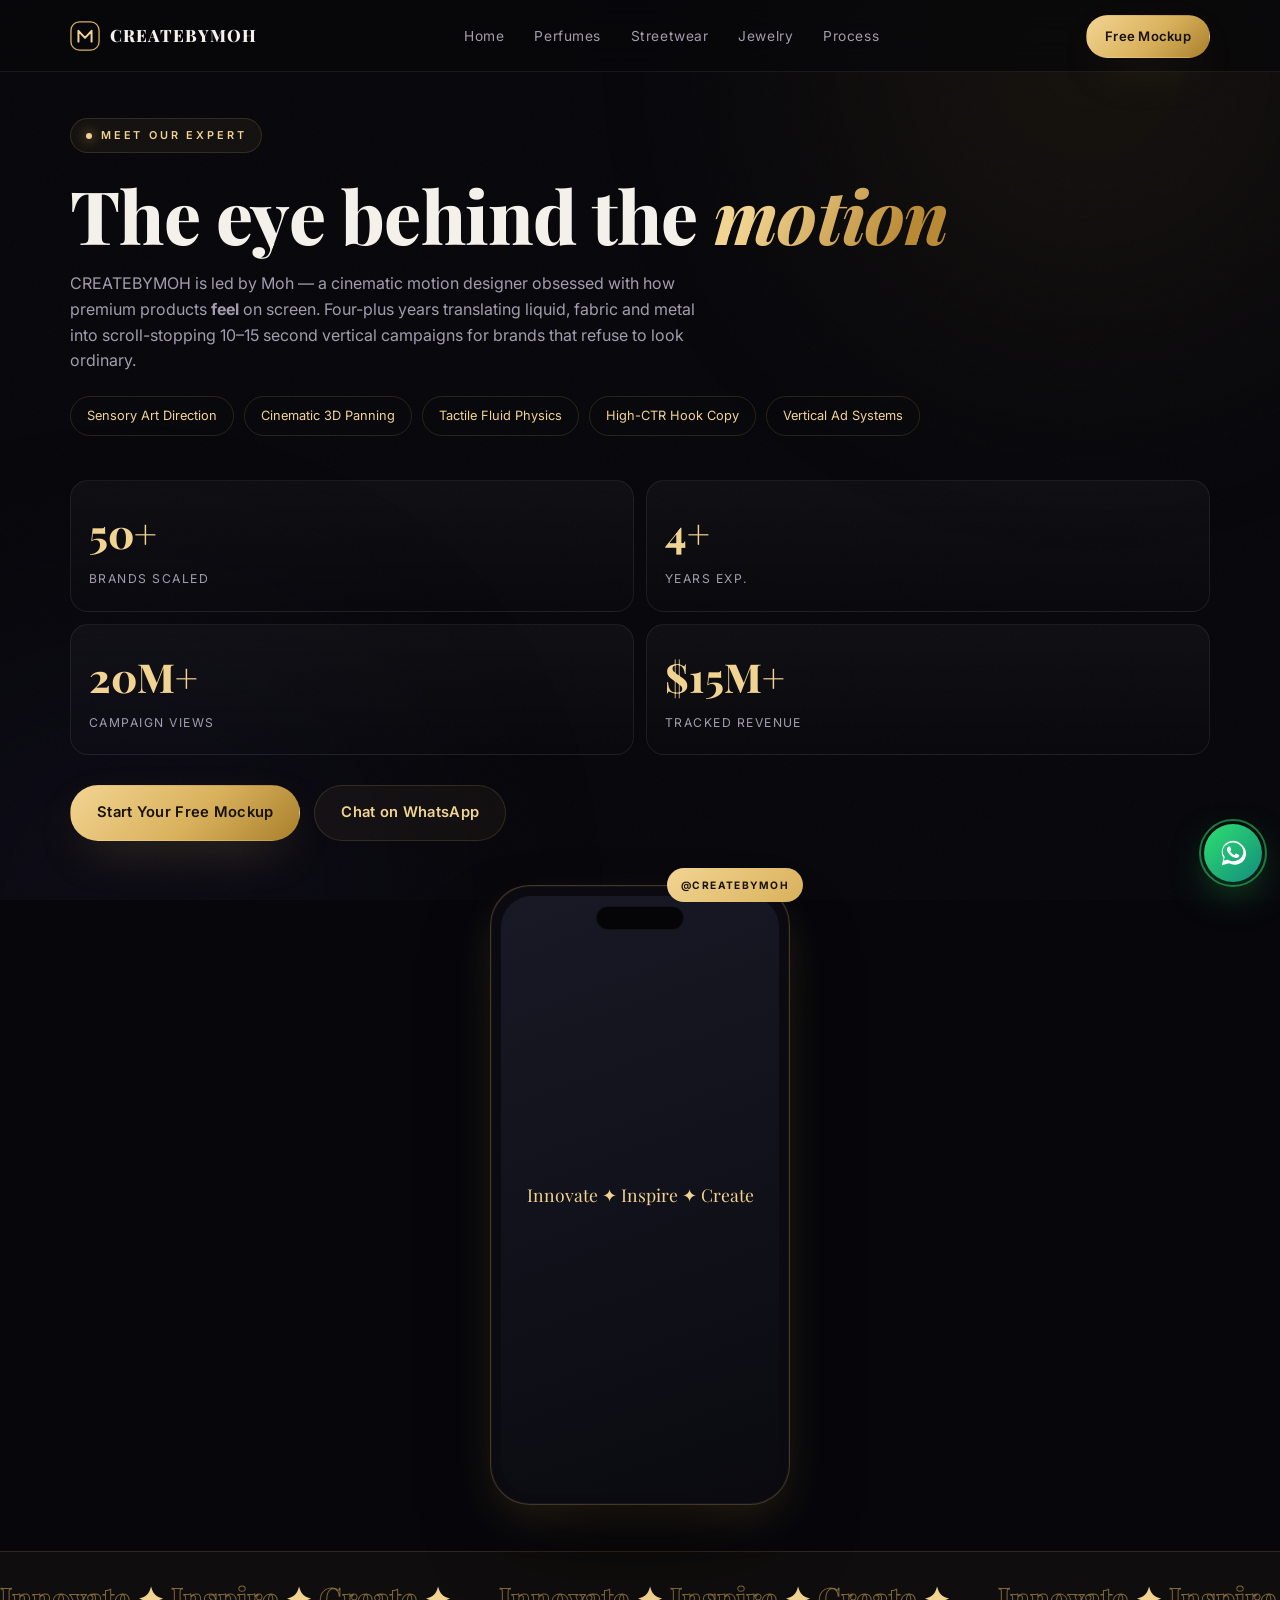
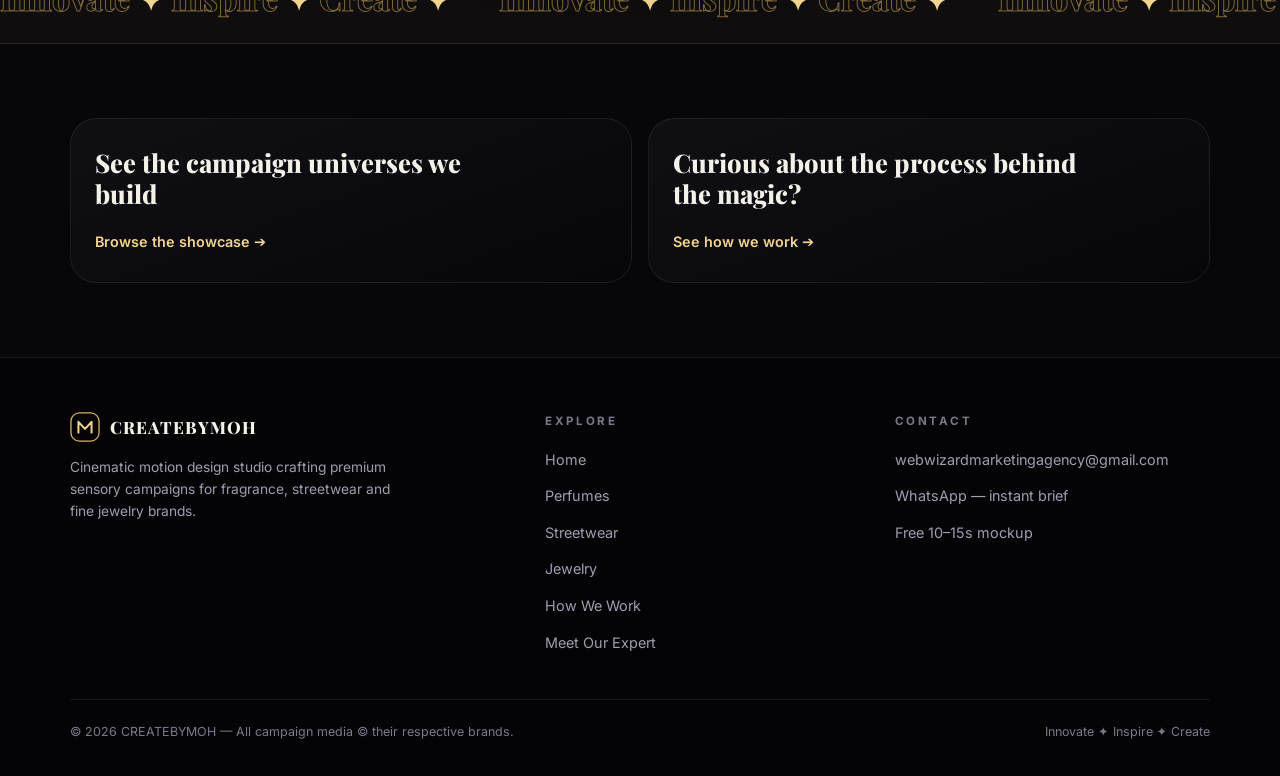
==== about/index.html @ c72e5420 "feat: CREATEBYMOH portfolio site — responsive pages, Drive media pipeline, Netlify config Co-authore" ====
<!DOCTYPE html>
<html lang="en">
<head>
  <meta charset="UTF-8">
  <meta name="viewport" content="width=device-width, initial-scale=1.0, viewport-fit=cover">
  <title>CREATEBYMOH — Meet Our Expert</title>
  <meta name="description" content="Meet Moh — cinematic motion designer behind CREATEBYMOH, crafting premium sensory ad campaigns for fragrance, streetwear and jewelry brands.">
  <meta name="theme-color" content="#07070b">
  <link rel="icon" type="image/svg+xml" href="/assets/favicon.svg">
  <link rel="preconnect" href="https://fonts.googleapis.com">
  <link rel="preconnect" href="https://fonts.gstatic.com" crossorigin>
  <link href="https://fonts.googleapis.com/css2?family=Inter:wght@400;500;600;700&family=Playfair+Display:ital,wght@0,700;0,800;1,700;1,800&display=swap" rel="stylesheet">
  <link rel="stylesheet" href="/assets/css/style.css">
</head>
<body data-page="about">

  <div class="bg-aurora"></div>
  <div class="bg-noise"></div>

  <header class="nav">
    <div class="container nav-inner">
      <a class="brand" href="/">
        <svg viewBox="0 0 32 32" fill="none" aria-hidden="true">
          <rect x="1" y="1" width="30" height="30" rx="9" stroke="#d9b15c" stroke-width="1.4"/>
          <path d="M9 22V10.5L16 18l7-7.5V22" stroke="#f2d492" stroke-width="2.1" stroke-linecap="round" stroke-linejoin="round"/>
        </svg>
        CREATEBYMOH
      </a>
      <nav class="nav-links" aria-label="Primary">
        <a href="/">Home</a>
        <a href="/perfumes/">Perfumes</a>
        <a href="/streetwear/">Streetwear</a>
        <a href="/jewelry/">Jewelry</a>
        <a href="/how-we-work/">Process</a>
      </nav>
      <a class="btn btn-gold btn-sm nav-cta" href="/#brief">Free Mockup</a>
      <button class="nav-burger" aria-label="Open menu" aria-expanded="false">
        <span></span><span></span><span></span>
      </button>
    </div>
  </header>

  <div class="mobile-menu" role="dialog" aria-label="Mobile navigation">
    <a class="mm-link" href="/">Home <small>01</small></a>
    <a class="mm-link" href="/perfumes/">Perfumes <small>Niche</small></a>
    <a class="mm-link" href="/streetwear/">Streetwear <small>Niche</small></a>
    <a class="mm-link" href="/jewelry/">Jewelry <small>Niche</small></a>
    <a class="mm-link" href="/how-we-work/">Process <small>Studio</small></a>
    <a class="mm-link active" href="/about/">Meet the Expert <small>Studio</small></a>
    <a class="btn btn-gold" href="/#brief">Get a Free 10–15s Ad Mockup</a>
  </div>

  <main>
    <section class="page-hero">
      <div class="container hero-grid">
        <div>
          <span class="eyebrow reveal"><span class="dot"></span> Meet Our Expert</span>
          <h1 class="reveal">The eye behind the <em>motion</em></h1>
          <p class="lede reveal">
            CREATEBYMOH is led by Moh — a cinematic motion designer obsessed with how premium
            products <strong>feel</strong> on screen. Four-plus years translating liquid, fabric and metal
            into scroll-stopping 10–15 second vertical campaigns for brands that refuse to look ordinary.
          </p>
          <div class="tag-cloud reveal">
            <span class="tag">Sensory Art Direction</span>
            <span class="tag">Cinematic 3D Panning</span>
            <span class="tag">Tactile Fluid Physics</span>
            <span class="tag">High-CTR Hook Copy</span>
            <span class="tag">Vertical Ad Systems</span>
          </div>
          <div class="stats" data-stats></div>
          <div class="hero-ctas reveal">
            <a class="btn btn-gold" href="/#brief">Start Your Free Mockup</a>
            <a class="btn btn-ghost" href="https://wa.me/2348164802777?text=Hi%20CREATEBYMOH%2C%20I%27m%20interested%20in%20a%20free%20custom%20ad%20campaign%20for%20my%20brand!" target="_blank" rel="noopener">Chat on WhatsApp</a>
          </div>
        </div>
        <div class="hero-stage reveal">
          <div class="phone">
            <span class="orbit-badge">@createbymoh</span>
            <div class="phone-screen">
              <div class="phone-fallback">Innovate ✦ Inspire ✦ Create</div>
            </div>
          </div>
        </div>
      </div>
    </section>

    <div class="marquee" data-marquee aria-hidden="true"></div>

    <section class="section">
      <div class="container duo">
        <div class="duo-card reveal">
          <h4>See the campaign universes we build</h4>
          <a class="duo-link" href="/#work">Browse the showcase ➔</a>
        </div>
        <div class="duo-card reveal">
          <h4>Curious about the process behind the magic?</h4>
          <a class="duo-link" href="/how-we-work/">See how we work ➔</a>
        </div>
      </div>
    </section>
  </main>

  <footer class="footer">
    <div class="container">
      <div class="footer-grid">
        <div>
          <a class="brand" href="/">
            <svg viewBox="0 0 32 32" fill="none" aria-hidden="true">
              <rect x="1" y="1" width="30" height="30" rx="9" stroke="#d9b15c" stroke-width="1.4"/>
              <path d="M9 22V10.5L16 18l7-7.5V22" stroke="#f2d492" stroke-width="2.1" stroke-linecap="round" stroke-linejoin="round"/>
            </svg>
            CREATEBYMOH
          </a>
          <p class="f-note">Cinematic motion design studio crafting premium sensory campaigns for fragrance, streetwear and fine jewelry brands.</p>
        </div>
        <div>
          <h5>Explore</h5>
          <ul>
            <li><a href="/">Home</a></li>
            <li><a href="/perfumes/">Perfumes</a></li>
            <li><a href="/streetwear/">Streetwear</a></li>
            <li><a href="/jewelry/">Jewelry</a></li>
            <li><a href="/how-we-work/">How We Work</a></li>
            <li><a href="/about/">Meet Our Expert</a></li>
          </ul>
        </div>
        <div>
          <h5>Contact</h5>
          <ul>
            <li><a href="mailto:webwizardmarketingagency@gmail.com">webwizardmarketingagency@gmail.com</a></li>
            <li><a href="https://wa.me/2348164802777" target="_blank" rel="noopener">WhatsApp — instant brief</a></li>
            <li><a href="/#brief">Free 10–15s mockup</a></li>
          </ul>
        </div>
      </div>
      <div class="footer-bottom">
        <span>© <span id="year">2026</span> CREATEBYMOH — All campaign media © their respective brands.</span>
        <span>Innovate ✦ Inspire ✦ Create</span>
      </div>
    </div>
  </footer>

  <a class="wa-float" href="https://wa.me/2348164802777?text=Hi%20CREATEBYMOH%2C%20I%27m%20interested%20in%20a%20free%20custom%20ad%20campaign%20for%20my%20brand!" target="_blank" rel="noopener" aria-label="Chat on WhatsApp">
    <svg viewBox="0 0 32 32" aria-hidden="true"><path d="M16 3C9.4 3 4 8.4 4 15c0 2.4.7 4.6 2 6.4L4 29l7.8-2c1.8 1 3.8 1.5 5.8 1.5h.4c6.6 0 12-5.4 12-12S22.6 3 16 3zm0 21.9c-1.9 0-3.8-.6-5.4-1.6l-.4-.2-4 1 1-3.9-.3-.4c-1.2-1.7-1.9-3.8-1.9-6C5 9.6 9.9 4.8 16 4.8S27 9.6 27 15s-4.9 9.9-11 9.9zm5.5-7.4c-.3-.2-1.8-.9-2-1-.3-.1-.5-.2-.7.2-.2.3-.8 1-.9 1.2-.2.2-.4.2-.7.1-.3-.2-1.3-.5-2.4-1.5-.9-.8-1.5-1.8-1.7-2.1-.2-.3 0-.5.1-.6l.5-.6c.2-.2.2-.3.3-.5.1-.2.1-.4 0-.6-.1-.2-.7-1.8-1-2.4-.3-.6-.6-.5-.8-.6h-.6c-.2 0-.6.1-.9.4-.3.3-1.1 1.1-1.1 2.7s1.2 3.1 1.3 3.4c.2.2 2.3 3.5 5.5 4.9.8.3 1.4.5 1.9.7.8.2 1.5.2 2 .1.6-.1 1.8-.8 2.1-1.5.3-.7.3-1.3.2-1.5-.1-.1-.3-.2-.6-.4z"/></svg>
  </a>

  <script src="/assets/js/data.js"></script>
  <script src="/assets/js/main.js"></script>
  <script>document.getElementById("year").textContent = new Date().getFullYear();</script>
</body>
</html>
---- assets/css/style.css ----
/* ============================================================
   CREATEBYMOH — cinematic motion design portfolio
   Mobile-first responsive system (phone → laptop → desktop)
   ============================================================ */

:root {
  --bg0: #07070b;
  --bg1: #0c0c13;
  --panel: #12121c;
  --panel-2: #171724;
  --line: rgba(217, 177, 92, 0.16);
  --line-soft: rgba(255, 255, 255, 0.07);
  --gold: #d9b15c;
  --gold-2: #f2d492;
  --ink: #f4f1ea;
  --mut: #a29cae;
  --mut-2: #7d7889;
  --radius: 18px;
  --radius-lg: 26px;
  --font-head: "Playfair Display", "Georgia", serif;
  --font-body: "Inter", "Segoe UI", system-ui, -apple-system, sans-serif;
  --nav-h: 64px;
  --shadow-gold: 0 18px 50px -18px rgba(217, 177, 92, 0.35);
}

* { margin: 0; padding: 0; box-sizing: border-box; }
html { scroll-behavior: smooth; -webkit-text-size-adjust: 100%; }

body {
  background: var(--bg0);
  color: var(--ink);
  font-family: var(--font-body);
  font-size: 16px;
  line-height: 1.6;
  overflow-x: hidden;
}

img, video { max-width: 100%; display: block; }
a { color: inherit; text-decoration: none; }
button { font: inherit; color: inherit; background: none; border: none; cursor: pointer; }

::selection { background: rgba(217, 177, 92, 0.35); color: #fff; }

.container {
  width: 100%;
  max-width: 1180px;
  margin-inline: auto;
  padding-inline: 20px;
}

/* ---------- ambient background ---------- */
.bg-aurora {
  position: fixed;
  inset: 0;
  z-index: -2;
  overflow: hidden;
  pointer-events: none;
}
.bg-aurora::before,
.bg-aurora::after {
  content: "";
  position: absolute;
  width: 70vmax;
  height: 70vmax;
  border-radius: 50%;
  filter: blur(120px);
  opacity: 0.16;
}
.bg-aurora::before {
  top: -30vmax; right: -20vmax;
  background: radial-gradient(circle, #8a6a23, transparent 62%);
}
.bg-aurora::after {
  bottom: -35vmax; left: -25vmax;
  background: radial-gradient(circle, #3a2f66, transparent 60%);
}
.bg-noise {
  position: fixed;
  inset: 0;
  z-index: -1;
  pointer-events: none;
  opacity: 0.05;
  background-image: url("data:image/svg+xml,%3Csvg xmlns='http://www.w3.org/2000/svg' width='140' height='140'%3E%3Cfilter id='n'%3E%3CfeTurbulence type='fractalNoise' baseFrequency='0.85' numOctaves='2'/%3E%3C/filter%3E%3Crect width='140' height='140' filter='url(%23n)' opacity='0.55'/%3E%3C/svg%3E");
}

/* ---------- reveal on scroll ---------- */
.reveal {
  opacity: 0;
  transform: translateY(26px);
  transition: opacity 0.7s ease, transform 0.7s cubic-bezier(0.19, 0.6, 0.2, 1);
}
.reveal.on { opacity: 1; transform: none; }
@media (prefers-reduced-motion: reduce) {
  .reveal { transition: none; opacity: 1; transform: none; }
  html { scroll-behavior: auto; }
}

/* ============================= NAV ============================= */
.nav {
  position: fixed;
  top: 0; left: 0; right: 0;
  z-index: 90;
  height: var(--nav-h);
  backdrop-filter: blur(16px);
  -webkit-backdrop-filter: blur(16px);
  background: rgba(7, 7, 11, 0.72);
  border-bottom: 1px solid var(--line-soft);
}
.nav-inner {
  height: var(--nav-h);
  display: flex;
  align-items: center;
  justify-content: space-between;
  gap: 12px;
}
.brand {
  display: flex;
  align-items: center;
  gap: 10px;
  font-family: var(--font-head);
  font-weight: 800;
  letter-spacing: 0.06em;
  font-size: 1.06rem;
}
.brand svg { width: 30px; height: 30px; flex: none; }
.nav-links { display: none; }
.nav-cta { display: none; }
.nav-burger {
  display: flex;
  flex-direction: column;
  justify-content: center;
  gap: 5px;
  width: 44px;
  height: 44px;
  align-items: center;
  border: 1px solid var(--line);
  border-radius: 12px;
  background: rgba(255, 255, 255, 0.02);
}
.nav-burger span {
  display: block;
  width: 18px;
  height: 2px;
  background: var(--gold-2);
  border-radius: 2px;
  transition: transform 0.3s ease, opacity 0.3s ease;
}
body.menu-open .nav-burger span:nth-child(1) { transform: translateY(7px) rotate(45deg); }
body.menu-open .nav-burger span:nth-child(2) { opacity: 0; }
body.menu-open .nav-burger span:nth-child(3) { transform: translateY(-7px) rotate(-45deg); }

.mobile-menu {
  position: fixed;
  inset: var(--nav-h) 0 0 0;
  z-index: 89;
  background: rgba(7, 7, 11, 0.97);
  backdrop-filter: blur(20px);
  display: flex;
  flex-direction: column;
  padding: 28px 22px calc(28px + env(safe-area-inset-bottom));
  gap: 6px;
  transform: translateY(-8px);
  opacity: 0;
  visibility: hidden;
  transition: opacity 0.28s ease, transform 0.28s ease, visibility 0.28s;
  overflow-y: auto;
}
body.menu-open .mobile-menu { transform: none; opacity: 1; visibility: visible; }
.mobile-menu a.mm-link {
  font-family: var(--font-head);
  font-size: clamp(1.7rem, 6.5vw, 2.4rem);
  font-weight: 700;
  padding: 12px 4px;
  border-bottom: 1px solid var(--line-soft);
  display: flex;
  justify-content: space-between;
  align-items: center;
}
.mobile-menu a.mm-link small {
  font-family: var(--font-body);
  font-size: 0.68rem;
  letter-spacing: 0.22em;
  text-transform: uppercase;
  color: var(--mut);
}
.mobile-menu a.mm-link.active { color: var(--gold-2); }
.mobile-menu .btn { margin-top: 22px; justify-content: center; }

@media (min-width: 900px) {
  :root { --nav-h: 72px; }
  .nav-burger, .mobile-menu { display: none; }
  .nav-links {
    display: flex;
    align-items: center;
    gap: 26px;
    font-size: 0.86rem;
    letter-spacing: 0.04em;
  }
  .nav-links a {
    color: var(--mut);
    padding: 6px 2px;
    position: relative;
    transition: color 0.25s;
  }
  .nav-links a::after {
    content: "";
    position: absolute;
    left: 0; right: 100%;
    bottom: 0;
    height: 1px;
    background: linear-gradient(90deg, var(--gold), transparent);
    transition: right 0.3s ease;
  }
  .nav-links a:hover, .nav-links a.active { color: var(--ink); }
  .nav-links a:hover::after, .nav-links a.active::after { right: 0; }
  .nav-cta { display: inline-flex; }
}

/* ============================= BUTTONS ============================= */
.btn {
  display: inline-flex;
  align-items: center;
  gap: 10px;
  padding: 15px 26px;
  border-radius: 999px;
  font-weight: 600;
  font-size: 0.92rem;
  letter-spacing: 0.02em;
  border: 1px solid transparent;
  transition: transform 0.25s ease, box-shadow 0.25s ease, background 0.25s ease;
  min-height: 48px;
}
.btn-gold {
  background: linear-gradient(135deg, var(--gold-2), var(--gold) 55%, #a97f2c);
  color: #171205;
  box-shadow: var(--shadow-gold);
}
.btn-gold:hover { transform: translateY(-2px); box-shadow: 0 22px 60px -18px rgba(217, 177, 92, 0.55); }
.btn-ghost {
  border-color: var(--line);
  color: var(--gold-2);
  background: rgba(217, 177, 92, 0.05);
}
.btn-ghost:hover { background: rgba(217, 177, 92, 0.12); }
.btn-sm { padding: 10px 18px; min-height: 42px; font-size: 0.82rem; }

/* ============================= HERO ============================= */
.hero {
  position: relative;
  padding: calc(var(--nav-h) + 46px) 0 54px;
  overflow: hidden;
}
.hero-grid { display: grid; gap: 44px; align-items: center; }
.eyebrow {
  display: inline-flex;
  align-items: center;
  gap: 9px;
  font-size: 0.68rem;
  font-weight: 600;
  letter-spacing: 0.26em;
  text-transform: uppercase;
  color: var(--gold-2);
  border: 1px solid var(--line);
  border-radius: 999px;
  padding: 8px 15px;
  background: rgba(217, 177, 92, 0.06);
  margin-bottom: 22px;
}
.eyebrow .dot {
  width: 6px; height: 6px; border-radius: 50%;
  background: var(--gold-2);
  box-shadow: 0 0 12px var(--gold);
  animation: pulse 2.4s ease infinite;
}
@keyframes pulse { 50% { opacity: 0.35; } }

.hero h1, .page-hero h1 {
  font-family: var(--font-head);
  font-size: clamp(2.35rem, 8.4vw, 4.6rem);
  line-height: 1.06;
  font-weight: 800;
  letter-spacing: -0.01em;
}
.hero h1 em, .page-hero h1 em,
.section h2 em {
  font-style: italic;
  background: linear-gradient(120deg, var(--gold-2) 20%, #b98a35 80%);
  -webkit-background-clip: text;
  background-clip: text;
  color: transparent;
}
.hero .lede {
  margin-top: 20px;
  color: var(--mut);
  font-size: clamp(1rem, 2.6vw, 1.12rem);
  max-width: 560px;
}
.hero-ctas {
  display: flex;
  flex-wrap: wrap;
  gap: 14px;
  margin-top: 30px;
}

/* phone showcase frame in hero */
.hero-stage { display: flex; justify-content: center; }
.phone {
  position: relative;
  width: min(73vw, 300px);
  aspect-ratio: 9 / 18.6;
  border-radius: 40px;
  border: 1px solid rgba(217, 177, 92, 0.28);
  background: #0a0a10;
  padding: 10px;
  box-shadow: 0 40px 90px -30px rgba(0, 0, 0, 0.9), 0 0 0 1px rgba(255,255,255,0.04) inset, var(--shadow-gold);
}
.phone::before {
  content: "";
  position: absolute;
  top: 20px; left: 50%;
  transform: translateX(-50%);
  width: 86px; height: 22px;
  border-radius: 12px;
  background: #050508;
  z-index: 5;
  border: 1px solid rgba(255,255,255,0.05);
}
.phone-screen {
  position: absolute;
  inset: 10px;
  border-radius: 31px;
  overflow: hidden;
  background: linear-gradient(160deg, #191926, #0a0a10);
}
.phone-screen video,
.phone-screen img {
  width: 100%; height: 100%;
  object-fit: cover;
}
.phone-fallback {
  position: absolute; inset: 0;
  display: grid; place-items: center;
  text-align: center;
  color: var(--gold-2);
  font-family: var(--font-head);
  font-size: 1.1rem;
  padding: 20px;
}
.tiktok-overlay {
  position: absolute;
  inset: 0;
  z-index: 4;
  display: flex;
  flex-direction: column;
  justify-content: space-between;
  padding: 16px 12px 14px;
  background: linear-gradient(180deg, rgba(0,0,0,0.32), transparent 22%, transparent 58%, rgba(0,0,0,0.6));
  pointer-events: none;
}
.tt-top { text-align: right; font-size: 0.7rem; letter-spacing: 0.06em; color: rgba(255,255,255,0.85); }
.tt-rail {
  position: absolute;
  right: 10px; bottom: 74px;
  display: flex; flex-direction: column; gap: 15px;
  text-align: center;
  font-size: 0.64rem;
  color: #fff;
}
.tt-rail div span { display: block; font-size: 1.15rem; margin-bottom: 3px; }
.tt-caption { max-width: 78%; }
.tt-caption strong { font-size: 0.78rem; display: block; }
.tt-caption p { font-size: 0.7rem; color: rgba(255,255,255,0.75); line-height: 1.45; margin: 4px 0 7px; }
.tt-caption .tt-audio { font-size: 0.66rem; color: rgba(255,255,255,0.85); display: flex; align-items: center; gap: 6px; }

.orbit-badge {
  position: absolute;
  top: -18px; right: -14px;
  z-index: 6;
  background: linear-gradient(135deg, var(--gold-2), var(--gold));
  color: #171205;
  font-size: 0.64rem;
  font-weight: 700;
  letter-spacing: 0.14em;
  text-transform: uppercase;
  padding: 9px 14px;
  border-radius: 999px;
  box-shadow: var(--shadow-gold);
}

/* ============================= STATS ============================= */
.stats {
  display: grid;
  grid-template-columns: repeat(2, 1fr);
  gap: 12px;
  margin-top: 44px;
}
.stat {
  border: 1px solid var(--line-soft);
  background: linear-gradient(180deg, rgba(255,255,255,0.035), rgba(255,255,255,0.008));
  border-radius: var(--radius);
  padding: 20px 18px;
  text-align: left;
}
.stat b {
  display: block;
  font-family: var(--font-head);
  font-size: clamp(1.7rem, 6vw, 2.5rem);
  font-weight: 800;
  color: var(--gold-2);
}
.stat span { font-size: 0.76rem; letter-spacing: 0.12em; text-transform: uppercase; color: var(--mut); }

/* ============================= SECTIONS ============================= */
.section { padding: 74px 0; }
.section-head { max-width: 720px; margin-bottom: 38px; }
.section-head.center { margin-inline: auto; text-align: center; }
.section h2 {
  font-family: var(--font-head);
  font-size: clamp(1.85rem, 5.6vw, 3rem);
  font-weight: 800;
  line-height: 1.12;
  margin: 14px 0 14px;
}
.section-head p { color: var(--mut); }

/* filter pills */
.pills { display: flex; flex-wrap: wrap; gap: 10px; margin-bottom: 30px; }
.pill {
  padding: 10px 18px;
  min-height: 42px;
  border-radius: 999px;
  border: 1px solid var(--line-soft);
  font-size: 0.84rem;
  color: var(--mut);
  display: inline-flex;
  align-items: center;
  gap: 8px;
  transition: color 0.25s, border-color 0.25s, background 0.25s;
}
.pill:hover { color: var(--ink); border-color: var(--line); }
.pill.active {
  color: #171205;
  font-weight: 700;
  background: linear-gradient(135deg, var(--gold-2), var(--gold));
  border-color: transparent;
}

/* ============================= VIDEO CARDS ============================= */
.card-grid {
  display: grid;
  grid-template-columns: 1fr;
  gap: 20px;
}
.vcard {
  position: relative;
  border-radius: var(--radius-lg);
  overflow: hidden;
  border: 1px solid var(--line-soft);
  background: var(--panel);
  transition: transform 0.35s ease, border-color 0.35s ease, box-shadow 0.35s ease;
}
.vcard .vc-media {
  position: relative;
  aspect-ratio: 9 / 13;
  overflow: hidden;
  background: #0a0a12;
}
.vcard .vc-media img {
  width: 100%; height: 100%;
  object-fit: cover;
  transition: transform 0.6s cubic-bezier(0.19, 0.6, 0.2, 1), filter 0.4s;
}
.vcard:hover .vc-media img { transform: scale(1.05); }
.vcard .vc-grad {
  position: absolute; inset: 0;
  background: linear-gradient(180deg, rgba(7,7,11,0.05) 40%, rgba(7,7,11,0.88));
}
.vc-chip {
  position: absolute;
  top: 14px; left: 14px;
  z-index: 2;
  font-size: 0.64rem;
  font-weight: 700;
  letter-spacing: 0.18em;
  text-transform: uppercase;
  padding: 7px 12px;
  border-radius: 999px;
  background: rgba(7, 7, 11, 0.6);
  backdrop-filter: blur(8px);
  border: 1px solid var(--line);
  color: var(--gold-2);
}
.vc-info { position: absolute; left: 0; right: 0; bottom: 0; z-index: 2; padding: 18px; }
.vc-info h3 {
  font-family: var(--font-head);
  font-size: 1.32rem;
  font-weight: 800;
  line-height: 1.15;
}
.vc-info .vc-meta {
  margin: 6px 0 8px;
  font-size: 0.72rem;
  letter-spacing: 0.14em;
  text-transform: uppercase;
  color: var(--gold-2);
}
.vc-info p { font-size: 0.85rem; color: rgba(244, 241, 234, 0.72); margin-bottom: 14px; }
.vc-play {
  display: inline-flex;
  align-items: center;
  gap: 10px;
  min-height: 44px;
  padding: 11px 20px;
  border-radius: 999px;
  background: linear-gradient(135deg, var(--gold-2), var(--gold) 60%, #a97f2c);
  color: #171205;
  font-weight: 700;
  font-size: 0.82rem;
  transition: transform 0.25s ease;
}
.vc-play:hover { transform: translateY(-2px); }
.vc-play svg { width: 12px; height: 12px; }

@media (min-width: 620px) { .card-grid { grid-template-columns: repeat(2, 1fr); } }
@media (min-width: 1000px) {
  .card-grid { grid-template-columns: repeat(3, 1fr); gap: 24px; }
  .vcard:hover { border-color: var(--line); box-shadow: 0 30px 70px -30px rgba(0,0,0,0.85); }
}

/* ============================= SERVICES ============================= */
.services { display: flex; flex-direction: column; border-top: 1px solid var(--line-soft); }
.service-row {
  display: flex;
  align-items: center;
  justify-content: space-between;
  gap: 18px;
  padding: 26px 6px;
  border-bottom: 1px solid var(--line-soft);
  transition: padding 0.3s ease, background 0.3s ease;
}
.service-row .s-num {
  font-family: var(--font-head);
  color: var(--gold-2);
  font-size: 0.95rem;
  min-width: 44px;
}
.service-row .s-body { flex: 1; }
.service-row h3 { font-family: var(--font-head); font-size: clamp(1.2rem, 4vw, 1.7rem); font-weight: 800; }
.service-row p { color: var(--mut); font-size: 0.88rem; margin-top: 6px; max-width: 560px; }
.service-row .s-arrow {
  font-size: 1.3rem;
  color: var(--gold-2);
  transition: transform 0.3s ease;
}
.service-row:hover { background: rgba(217, 177, 92, 0.04); padding-inline: 14px; }
.service-row:hover .s-arrow { transform: translateX(6px) rotate(-45deg); }

/* ============================= DUO CTA ============================= */
.duo { display: grid; gap: 16px; }
.duo-card {
  border: 1px solid var(--line-soft);
  border-radius: var(--radius-lg);
  padding: 28px 24px;
  background: linear-gradient(160deg, rgba(255,255,255,0.04), rgba(255,255,255,0.005));
  position: relative;
  overflow: hidden;
  transition: border-color 0.3s, transform 0.3s;
}
.duo-card:hover { border-color: var(--line); transform: translateY(-3px); }
.duo-card h4 {
  font-family: var(--font-head);
  font-size: clamp(1.25rem, 4.4vw, 1.6rem);
  font-weight: 800;
  line-height: 1.22;
  max-width: 420px;
}
.duo-card a.duo-link {
  display: inline-flex;
  align-items: center;
  gap: 10px;
  margin-top: 20px;
  color: var(--gold-2);
  font-weight: 600;
  font-size: 0.9rem;
}
.duo-card a.duo-link:hover { text-decoration: underline; text-underline-offset: 4px; }
@media (min-width: 800px) { .duo { grid-template-columns: 1fr 1fr; } }

/* ============================= MARQUEE ============================= */
.marquee {
  overflow: hidden;
  border-block: 1px solid var(--line);
  padding: 20px 0;
  background: rgba(217, 177, 92, 0.04);
  white-space: nowrap;
}
.marquee-track {
  display: inline-flex;
  gap: 48px;
  padding-right: 48px;
  animation: mq 26s linear infinite;
  font-family: var(--font-head);
  font-size: clamp(1.25rem, 4.4vw, 2rem);
  font-weight: 800;
  color: transparent;
  -webkit-text-stroke: 1px rgba(217, 177, 92, 0.55);
}
.marquee-track b { color: var(--gold-2); -webkit-text-stroke: 0; font-weight: 700; }
@keyframes mq { to { transform: translateX(-50%); } }
@media (prefers-reduced-motion: reduce) { .marquee-track { animation: none; } }

/* ============================= BRIEF FORM ============================= */
.brief-wrap { display: grid; gap: 36px; }
.brief-points { display: flex; flex-direction: column; gap: 16px; }
.brief-point {
  display: flex;
  gap: 16px;
  padding: 18px;
  border: 1px solid var(--line-soft);
  border-radius: var(--radius);
  background: rgba(255,255,255,0.02);
}
.brief-point .bp-ico {
  flex: none;
  width: 44px; height: 44px;
  border-radius: 12px;
  display: grid;
  place-items: center;
  background: rgba(217, 177, 92, 0.1);
  color: var(--gold-2);
  font-size: 1.15rem;
}
.brief-point b { display: block; font-size: 0.95rem; margin-bottom: 4px; }
.brief-point p { color: var(--mut); font-size: 0.84rem; }

.brief-form {
  border: 1px solid var(--line);
  border-radius: var(--radius-lg);
  padding: 26px 20px;
  background: linear-gradient(180deg, var(--panel), var(--bg1));
  box-shadow: 0 30px 80px -40px rgba(0,0,0,0.9);
}
.form-grid { display: grid; gap: 16px; }
.field label {
  display: block;
  font-size: 0.72rem;
  font-weight: 600;
  letter-spacing: 0.14em;
  text-transform: uppercase;
  color: var(--mut);
  margin-bottom: 8px;
}
.field input,
.field select,
.field textarea {
  width: 100%;
  min-height: 50px;
  padding: 13px 15px;
  border-radius: 13px;
  border: 1px solid var(--line-soft);
  background: rgba(255,255,255,0.03);
  color: var(--ink);
  font: inherit;
  font-size: 0.95rem;
  transition: border-color 0.25s, box-shadow 0.25s;
}
.field textarea { min-height: 110px; resize: vertical; }
.field input:focus, .field select:focus, .field textarea:focus {
  outline: none;
  border-color: var(--gold);
  box-shadow: 0 0 0 3px rgba(217, 177, 92, 0.15);
}
.field select { appearance: none; background-image: url("data:image/svg+xml,%3Csvg xmlns='http://www.w3.org/2000/svg' width='12' height='8'%3E%3Cpath d='M1 1l5 5 5-5' stroke='%23d9b15c' stroke-width='1.6' fill='none' stroke-linecap='round'/%3E%3C/svg%3E"); background-repeat: no-repeat; background-position: right 16px center; padding-right: 40px; }
.field .hint { font-size: 0.78rem; color: var(--mut-2); margin-top: 7px; }
.form-note {
  display: flex;
  align-items: center;
  gap: 10px;
  font-size: 0.8rem;
  color: var(--mut);
  border: 1px dashed var(--line);
  border-radius: 13px;
  padding: 13px 15px;
}
.form-submit { width: 100%; justify-content: center; margin-top: 6px; font-size: 0.98rem; }

.form-success {
  display: none;
  text-align: center;
  padding: 40px 18px;
}
.form-success.show { display: block; }
.form-success .crown { font-size: 2.6rem; margin-bottom: 12px; }
.form-success h3 { font-family: var(--font-head); font-size: 1.6rem; margin-bottom: 12px; }
.form-success p { color: var(--mut); font-size: 0.92rem; max-width: 440px; margin: 0 auto; }
.form-success b { color: var(--gold-2); }

@media (min-width: 620px) {
  .form-grid.two { grid-template-columns: 1fr 1fr; }
  .form-grid.two .span-2 { grid-column: span 2; }
  .brief-form { padding: 34px 30px; }
}
@media (min-width: 1000px) {
  .brief-wrap { grid-template-columns: 0.85fr 1.15fr; gap: 60px; align-items: start; }
}

/* ============================= IMAGE GALLERY ============================= */
.gallery {
  columns: 1;
  column-gap: 16px;
}
.shot {
  break-inside: avoid;
  margin-bottom: 16px;
  border-radius: var(--radius);
  overflow: hidden;
  border: 1px solid var(--line-soft);
  position: relative;
  cursor: zoom-in;
  background: var(--panel);
}
.shot img { width: 100%; transition: transform 0.5s cubic-bezier(0.19,0.6,0.2,1); }
.shot:hover img { transform: scale(1.04); }
.shot figcaption {
  position: absolute;
  left: 0; right: 0; bottom: 0;
  padding: 26px 14px 12px;
  font-size: 0.68rem;
  letter-spacing: 0.16em;
  text-transform: uppercase;
  color: rgba(255,255,255,0.85);
  background: linear-gradient(180deg, transparent, rgba(7,7,11,0.8));
  opacity: 0;
  transition: opacity 0.3s;
}
.shot:hover figcaption { opacity: 1; }
@media (min-width: 620px) { .gallery { columns: 2; } }
@media (min-width: 1000px) { .gallery { columns: 3; } }

/* ============================= PROCESS PAGE ============================= */
.steps { display: grid; gap: 16px; counter-reset: step; }
.step {
  border: 1px solid var(--line-soft);
  border-radius: var(--radius-lg);
  padding: 26px 22px;
  background: linear-gradient(160deg, rgba(255,255,255,0.035), transparent);
}
.step .st-num {
  font-family: var(--font-head);
  font-size: 2.4rem;
  font-weight: 800;
  color: transparent;
  -webkit-text-stroke: 1px var(--gold);
  display: block;
  margin-bottom: 10px;
}
.step h3 { font-family: var(--font-head); font-size: 1.3rem; margin-bottom: 8px; }
.step p { color: var(--mut); font-size: 0.9rem; }
@media (min-width: 800px) { .steps { grid-template-columns: repeat(2, 1fr); } }

/* expertise chips on about */
.tag-cloud { display: flex; flex-wrap: wrap; gap: 10px; margin-top: 22px; }
.tag {
  border: 1px solid var(--line);
  color: var(--gold-2);
  border-radius: 999px;
  padding: 9px 16px;
  font-size: 0.8rem;
}

/* ============================= FOOTER ============================= */
.footer {
  border-top: 1px solid var(--line-soft);
  padding: 54px 0 34px;
  background: rgba(0,0,0,0.35);
}
.footer-grid { display: grid; gap: 34px; }
.footer .brand { margin-bottom: 14px; }
.footer p.f-note { color: var(--mut); font-size: 0.86rem; max-width: 340px; }
.footer h5 {
  font-size: 0.72rem;
  letter-spacing: 0.22em;
  text-transform: uppercase;
  color: var(--mut-2);
  margin-bottom: 16px;
}
.footer ul { list-style: none; display: flex; flex-direction: column; gap: 11px; }
.footer ul a { color: var(--mut); font-size: 0.9rem; transition: color 0.25s; }
.footer ul a:hover { color: var(--gold-2); }
.footer-bottom {
  margin-top: 44px;
  padding-top: 22px;
  border-top: 1px solid var(--line-soft);
  display: flex;
  flex-wrap: wrap;
  gap: 10px;
  justify-content: space-between;
  font-size: 0.78rem;
  color: var(--mut-2);
}
@media (min-width: 800px) { .footer-grid { grid-template-columns: 1.4fr 1fr 1fr; } }

/* ============================= WHATSAPP FLOAT ============================= */
.wa-float {
  position: fixed;
  right: 18px;
  bottom: calc(18px + env(safe-area-inset-bottom));
  z-index: 85;
  width: 58px; height: 58px;
  border-radius: 50%;
  display: grid;
  place-items: center;
  background: linear-gradient(135deg, #2ee06f, #128c7e);
  box-shadow: 0 14px 40px -10px rgba(37, 211, 102, 0.55);
  transition: transform 0.25s ease;
}
.wa-float:hover { transform: scale(1.08); }
.wa-float svg { width: 30px; height: 30px; fill: #fff; }
.wa-float::after {
  content: "";
  position: absolute; inset: -5px;
  border-radius: 50%;
  border: 2px solid rgba(46, 224, 111, 0.5);
  animation: wa-ping 2.2s ease-out infinite;
}
@keyframes wa-ping { 0% { transform: scale(0.9); opacity: 1; } 80%, 100% { transform: scale(1.25); opacity: 0; } }
@media (prefers-reduced-motion: reduce) { .wa-float::after { animation: none; opacity: 0; } }

/* ============================= VIDEO MODAL ============================= */
.modal {
  position: fixed;
  inset: 0;
  z-index: 120;
  display: none;
  align-items: center;
  justify-content: center;
  padding: 18px;
}
.modal.open { display: flex; }
.modal-backdrop {
  position: absolute; inset: 0;
  background: rgba(4, 4, 8, 0.86);
  backdrop-filter: blur(10px);
}
.modal-shell { position: relative; z-index: 2; }
.modal .phone { width: min(88vw, 330px); }
.modal-close {
  position: absolute;
  top: -46px; right: 0;
  width: 40px; height: 40px;
  border-radius: 50%;
  border: 1px solid var(--line);
  color: var(--ink);
  font-size: 1.1rem;
  display: grid; place-items: center;
  background: rgba(255,255,255,0.04);
}
body.modal-open { overflow: hidden; }

/* lightbox for gallery */
.lightbox {
  position: fixed; inset: 0; z-index: 120;
  display: none;
  align-items: center; justify-content: center;
  padding: 22px;
  background: rgba(4, 4, 8, 0.92);
  backdrop-filter: blur(10px);
}
.lightbox.open { display: flex; }
.lightbox img {
  max-width: 100%;
  max-height: 86vh;
  border-radius: var(--radius);
  border: 1px solid var(--line);
}

/* something went wrong */
.media-error {
  grid-column: 1 / -1;
  border: 1px dashed var(--line);
  border-radius: var(--radius);
  padding: 30px 22px;
  text-align: center;
  color: var(--mut);
  font-size: 0.9rem;
}

/* page hero (niche pages) */
.page-hero {
  padding: calc(var(--nav-h) + 46px) 0 46px;
}
.page-hero .lede { color: var(--mut); max-width: 640px; margin-top: 18px; }
.niche-badge {
  display: inline-flex;
  gap: 8px;
  flex-wrap: wrap;
  margin-top: 24px;
}
.niche-badge .tag { font-size: 0.74rem; }

/* section divider word */
.divider-word {
  text-align: center;
  font-family: var(--font-head);
  font-size: clamp(2rem, 9vw, 4rem);
  font-weight: 800;
  letter-spacing: 0.02em;
  color: transparent;
  -webkit-text-stroke: 1px rgba(217, 177, 92, 0.4);
  user-select: none;
  padding: 10px 0 0;
}
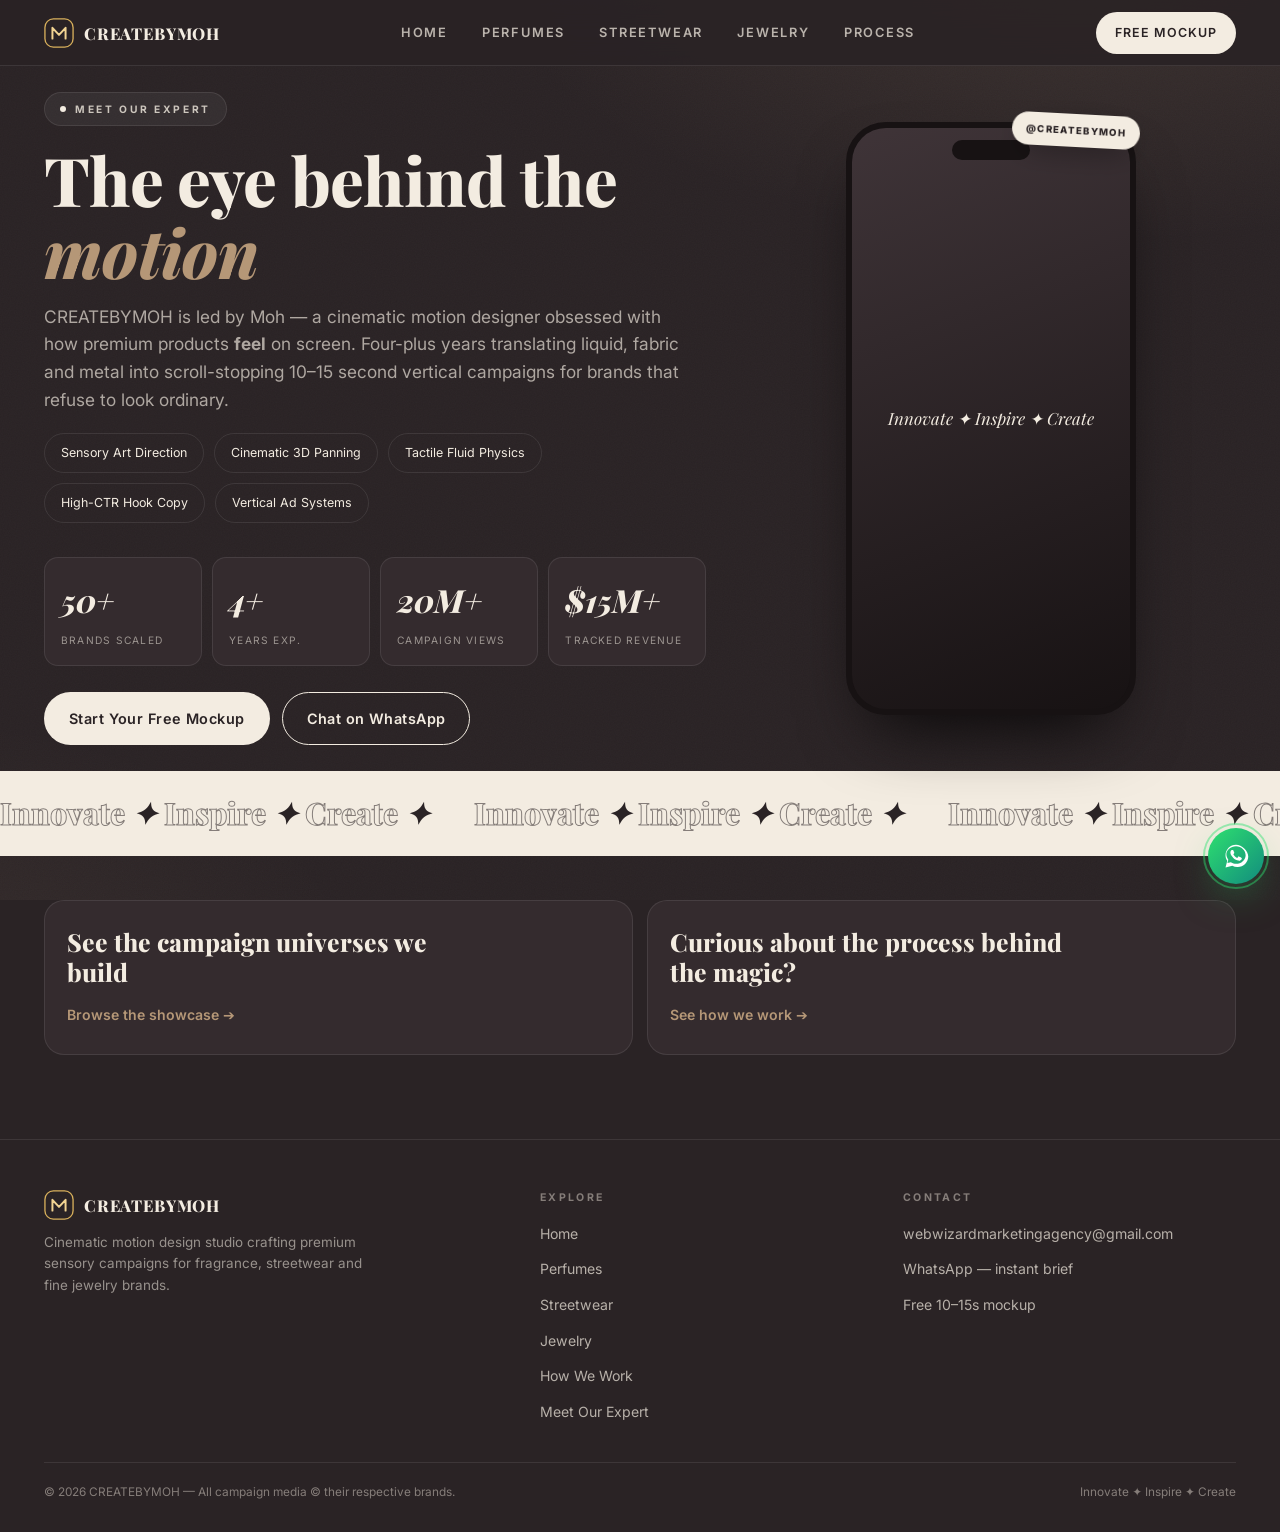
==== commit c46d7eae: "perf+feat: fast lazy-autoplay video system, tap-for-sound player, WhatsApp briefs, minified assets S" ====
--- a/about/index.html
+++ b/about/index.html
@@ -5,12 +5,15 @@
   <meta name="viewport" content="width=device-width, initial-scale=1.0, viewport-fit=cover">
   <title>CREATEBYMOH — Meet Our Expert</title>
   <meta name="description" content="Meet Moh — cinematic motion designer behind CREATEBYMOH, crafting premium sensory ad campaigns for fragrance, streetwear and jewelry brands.">
-  <meta name="theme-color" content="#07070b">
+  <meta name="theme-color" content="#2a2325">
   <link rel="icon" type="image/svg+xml" href="/assets/favicon.svg">
   <link rel="preconnect" href="https://fonts.googleapis.com">
   <link rel="preconnect" href="https://fonts.gstatic.com" crossorigin>
   <link href="https://fonts.googleapis.com/css2?family=Inter:wght@400;500;600;700&family=Playfair+Display:ital,wght@0,700;0,800;1,700;1,800&display=swap" rel="stylesheet">
-  <link rel="stylesheet" href="/assets/css/style.css">
+  <link rel="stylesheet" href="/assets/css/style.min.css">
+  <meta property="og:image" content="https://createbymoh.netlify.app/assets/media/perfume/images/perfume-01.webp">
+  <meta name="twitter:card" content="summary_large_image">
+  <meta name="twitter:image" content="https://createbymoh.netlify.app/assets/media/perfume/images/perfume-01.webp">
 </head>
 <body data-page="about">
 
@@ -145,8 +148,8 @@
     <svg viewBox="0 0 32 32" aria-hidden="true"><path d="M16 3C9.4 3 4 8.4 4 15c0 2.4.7 4.6 2 6.4L4 29l7.8-2c1.8 1 3.8 1.5 5.8 1.5h.4c6.6 0 12-5.4 12-12S22.6 3 16 3zm0 21.9c-1.9 0-3.8-.6-5.4-1.6l-.4-.2-4 1 1-3.9-.3-.4c-1.2-1.7-1.9-3.8-1.9-6C5 9.6 9.9 4.8 16 4.8S27 9.6 27 15s-4.9 9.9-11 9.9zm5.5-7.4c-.3-.2-1.8-.9-2-1-.3-.1-.5-.2-.7.2-.2.3-.8 1-.9 1.2-.2.2-.4.2-.7.1-.3-.2-1.3-.5-2.4-1.5-.9-.8-1.5-1.8-1.7-2.1-.2-.3 0-.5.1-.6l.5-.6c.2-.2.2-.3.3-.5.1-.2.1-.4 0-.6-.1-.2-.7-1.8-1-2.4-.3-.6-.6-.5-.8-.6h-.6c-.2 0-.6.1-.9.4-.3.3-1.1 1.1-1.1 2.7s1.2 3.1 1.3 3.4c.2.2 2.3 3.5 5.5 4.9.8.3 1.4.5 1.9.7.8.2 1.5.2 2 .1.6-.1 1.8-.8 2.1-1.5.3-.7.3-1.3.2-1.5-.1-.1-.3-.2-.6-.4z"/></svg>
   </a>
 
-  <script src="/assets/js/data.js"></script>
-  <script src="/assets/js/main.js"></script>
+  <script src="/assets/js/data.min.js"></script>
+  <script src="/assets/js/main.min.js"></script>
   <script>document.getElementById("year").textContent = new Date().getFullYear();</script>
 </body>
 </html>
--- a/assets/css/style.min.css
+++ b/assets/css/style.min.css
@@ -0,0 +1 @@
+:root{--esp:#2a2325;--esp-2:#342b2e;--esp-3:#3f3438;--cream:#f3ece1;--cream-2:#ece2d3;--cream-3:#e2d6c4;--ink:#2b2326;--ink-soft:#5c5154;--ink-mut:#85766f;--line-d:rgba(0,0,0,0.16);--line-l:rgba(255,255,255,0.09);--accent:#b59777;--radius:20px;--radius-sm:14px;--font-head:"Playfair Display","Georgia",serif;--font-body:"Inter","Segoe UI",system-ui,-apple-system,sans-serif;--nav-h:66px}*{margin:0;padding:0;box-sizing:border-box}html{scroll-behavior:smooth;-webkit-text-size-adjust:100%}body{background:var(--esp);color:var(--cream);font-family:var(--font-body);font-size:16px;line-height:1.6;overflow-x:hidden}img,video{max-width:100%;display:block}a{color:inherit;text-decoration:none}button{font:inherit;color:inherit;background:none;border:none;cursor:pointer}::selection{background:var(--accent);color:var(--esp)}.container{width:100%;max-width:1240px;margin-inline:auto;padding-inline:16px}@media (min-width:900px){.container{padding-inline:24px}}.bg-aurora{position:fixed;inset:0;z-index:-2;pointer-events:none;background:radial-gradient(1000px 480px at 85% -5%,rgba(181,151,119,0.13),transparent 60%),radial-gradient(900px 500px at -10% 110%,rgba(181,151,119,0.09),transparent 55%),var(--esp)}.bg-noise{position:fixed;inset:0;z-index:-1;pointer-events:none;opacity:0.05;background-image:url("data:image/svg+xml,%3Csvg xmlns='http://www.w3.org/2000/svg' width='140' height='140'%3E%3Cfilter id='n'%3E%3CfeTurbulence type='fractalNoise' baseFrequency='0.85' numOctaves='2'/%3E%3C/filter%3E%3Crect width='140' height='140' filter='url(%23n)' opacity='0.55'/%3E%3C/svg%3E")}.reveal{opacity:0;transform:translateY(24px);transition:opacity 0.7s ease,transform 0.7s cubic-bezier(0.19,0.6,0.2,1)}.reveal.on{opacity:1;transform:none}@media (prefers-reduced-motion:reduce){.reveal{transition:none;opacity:1;transform:none}html{scroll-behavior:auto}}.nav{position:fixed;top:0;left:0;right:0;z-index:90;height:var(--nav-h);background:rgba(42,35,37,0.88);backdrop-filter:blur(14px);-webkit-backdrop-filter:blur(14px);border-bottom:1px solid var(--line-l)}.nav-inner{height:var(--nav-h);display:flex;align-items:center;justify-content:space-between;gap:12px}.brand{display:flex;align-items:center;gap:10px;font-family:var(--font-head);font-weight:800;letter-spacing:0.05em;font-size:1.02rem}.brand svg{width:30px;height:30px;flex:none}.nav-links{display:none}.nav-cta{display:none}.nav-burger{display:flex;flex-direction:column;justify-content:center;align-items:center;gap:5px;width:44px;height:44px;border:1px solid var(--line-l);border-radius:12px}.nav-burger span{display:block;width:18px;height:2px;background:var(--cream);border-radius:2px;transition:transform 0.3s ease,opacity 0.3s ease}body.menu-open .nav-burger span:nth-child(1){transform:translateY(7px) rotate(45deg)}body.menu-open .nav-burger span:nth-child(2){opacity:0}body.menu-open .nav-burger span:nth-child(3){transform:translateY(-7px) rotate(-45deg)}.mobile-menu{position:fixed;inset:var(--nav-h) 0 0 0;z-index:89;background:rgba(42,35,37,0.98);display:flex;flex-direction:column;padding:26px 22px calc(26px + env(safe-area-inset-bottom));gap:6px;transform:translateY(-8px);opacity:0;visibility:hidden;transition:opacity 0.28s ease,transform 0.28s ease,visibility 0.28s;overflow-y:auto}body.menu-open .mobile-menu{transform:none;opacity:1;visibility:visible}.mobile-menu a.mm-link{font-family:var(--font-head);font-size:clamp(1.7rem,6.5vw,2.3rem);font-weight:700;padding:12px 4px;border-bottom:1px solid var(--line-l);display:flex;justify-content:space-between;align-items:center}.mobile-menu a.mm-link small{font-family:var(--font-body);font-size:0.66rem;letter-spacing:0.22em;text-transform:uppercase;color:rgba(243,236,225,0.55)}.mobile-menu a.mm-link.active{color:var(--accent)}.mobile-menu .btn{margin-top:22px;justify-content:center}@media (min-width:900px){.nav-burger,.mobile-menu{display:none}.nav-links{display:flex;align-items:center;gap:8px;font-size:0.8rem;letter-spacing:0.14em;text-transform:uppercase;font-weight:600}.nav-links a{color:rgba(243,236,225,0.72);padding:8px 13px;border-radius:999px;transition:color 0.25s,background 0.25s}.nav-links a:hover,.nav-links a.active{color:var(--esp);background:var(--cream)}.nav-cta{display:inline-flex}}.btn{display:inline-flex;align-items:center;justify-content:center;gap:10px;padding:14px 24px;min-height:48px;border-radius:999px;font-weight:600;font-size:0.9rem;letter-spacing:0.03em;border:1px solid transparent;transition:transform 0.25s ease,background 0.25s ease,color 0.25s ease,border-color 0.25s}.btn-gold{background:var(--cream);color:var(--esp)}.btn-gold:hover{transform:translateY(-2px);background:#fff}.board .btn-gold{background:var(--esp);color:var(--cream)}.board .btn-gold:hover{background:#171213}.btn-ghost{border-color:currentColor;background:transparent}.btn-ghost:hover{background:rgba(42,35,37,0.08)}.board .btn-ghost{color:var(--ink)}.btn-sm{padding:10px 18px;min-height:42px;font-size:0.78rem;letter-spacing:0.08em;text-transform:uppercase}.board{background:var(--cream);color:var(--ink);border-radius:var(--radius);border:1px solid rgba(0,0,0,0.08);padding:22px;overflow:hidden;position:relative}@media (min-width:700px){.board{padding:30px}}.board.dark{background:var(--esp-2);color:var(--cream);border-color:var(--line-l)}.board + .board{margin-top:14px}.board-grid{display:grid;gap:14px}@media (min-width:1000px){.board-grid.cols-2{grid-template-columns:1fr 1fr}}.eyebrow{display:inline-flex;align-items:center;gap:9px;font-size:0.64rem;font-weight:700;letter-spacing:0.26em;text-transform:uppercase;color:rgba(243,236,225,0.8);border:1px solid var(--line-l);border-radius:999px;padding:8px 15px;background:rgba(255,255,255,0.05);margin-bottom:18px}.eyebrow .dot{width:6px;height:6px;border-radius:50%;background:var(--cream)}.board .eyebrow{color:var(--ink-soft);border-color:var(--line-d);background:rgba(42,35,37,0.05)}.board .eyebrow .dot{background:var(--esp)}.display{font-family:var(--font-head);font-weight:800;line-height:0.98;letter-spacing:-0.01em;color:var(--ink)}.display em{font-style:italic;font-weight:700}.display-xl{font-size:clamp(2.6rem,11vw,6rem)}.display-lg{font-size:clamp(2.1rem,7.5vw,4rem)}.display-md{font-size:clamp(1.7rem,5.6vw,2.9rem)}.on-dark .display{color:var(--cream)}.lede{color:rgba(243,236,225,0.66);font-size:clamp(0.98rem,2.4vw,1.08rem);max-width:640px;margin-top:16px}.board .lede{color:var(--ink-soft)}.board.dark .lede,.board.on-dark .lede{color:rgba(243,236,225,0.66)}.hero-grid{display:grid;gap:40px}@media (min-width:1000px){.hero-grid{grid-template-columns:1.15fr 0.85fr;align-items:center}}.section{padding:34px 0}@media (min-width:900px){.section{padding:44px 0}}.page-hero,.hero{padding:calc(var(--nav-h) + 26px) 0 26px}.section-head{max-width:760px;margin-bottom:26px}.section-head .display{margin-bottom:12px}.section-head p{color:rgba(243,236,225,0.66)}.board .section-head p{color:var(--ink-soft)}.page-hero h1,.section-head h2{font-family:var(--font-head);font-weight:800;line-height:1.06;letter-spacing:-0.01em;color:var(--cream)}.page-hero h1{font-size:clamp(2.3rem,8vw,4.2rem)}.section-head h2{font-size:clamp(1.8rem,5.4vw,2.9rem)}.page-hero h1 em,.section-head h2 em{font-style:italic;color:var(--accent)}.board .section-head h2{color:var(--ink)}.board .section-head h2 em{color:var(--ink)}.hero-board{padding:clamp(22px,4vw,44px)}.hero-top{display:flex;flex-wrap:wrap;gap:8px 22px;font-size:0.68rem;letter-spacing:0.18em;text-transform:uppercase;font-weight:600;color:var(--ink-soft);border-bottom:1px dashed var(--line-d);padding-bottom:14px;margin-bottom:22px}.hero-board .display-xl{margin:4px 0 10px}.hero-roles{font-size:0.8rem;letter-spacing:0.2em;text-transform:uppercase;font-weight:600;color:var(--ink-mut);margin-top:10px}.hero-contact{display:flex;flex-wrap:wrap;gap:6px 20px;margin-top:16px;font-size:0.8rem;color:var(--ink-soft)}.hero-contact a{text-decoration:underline;text-underline-offset:3px;text-decoration-color:var(--line-d)}.hero-main{display:grid;gap:26px}@media (min-width:1000px){.hero-main{grid-template-columns:1.35fr 1fr;align-items:center;gap:40px}}.hero-collage{display:grid;grid-template-columns:1fr 0.82fr;gap:12px;align-items:end}.collage-frame{border-radius:var(--radius-sm);overflow:hidden;border:1px solid rgba(0,0,0,0.12);background:var(--cream-2);position:relative}.collage-frame img,.collage-frame video{width:100%;height:100%;object-fit:cover}.collage-frame.tall{aspect-ratio:3 / 4.2;transform:rotate(1.2deg)}.collage-frame.short{aspect-ratio:3 / 3.4;transform:rotate(-1.6deg)}.collage-frame.ghost{background:linear-gradient(150deg,var(--cream-2),var(--cream-3));display:grid;place-items:center;color:var(--ink-mut);font-family:var(--font-head);font-style:italic;font-size:1.05rem;text-align:center;padding:18px}.collage-cap{font-size:0.62rem;letter-spacing:0.2em;text-transform:uppercase;color:var(--ink-mut);margin-top:8px}.trusted-strip{margin-top:26px;padding-top:18px;border-top:1px solid var(--line-d);display:flex;flex-wrap:wrap;align-items:center;gap:14px}.trusted-strip .ts-label{font-size:0.62rem;letter-spacing:0.22em;text-transform:uppercase;font-weight:700;color:var(--ink-soft)}.chip{display:inline-flex;align-items:center;gap:6px;background:var(--cream-3);color:var(--ink);border-radius:999px;padding:8px 15px;min-height:34px;font-size:0.72rem;font-weight:600;letter-spacing:0.04em}.chip.dark{background:var(--esp);color:var(--cream)}.hero-ctas{display:flex;flex-wrap:wrap;gap:12px;margin-top:26px}.rates-head{display:flex;flex-wrap:wrap;align-items:end;justify-content:space-between;gap:12px;margin-bottom:20px}.rates-head .price-tag{font-family:var(--font-head);font-style:italic;font-size:1.15rem;color:var(--ink-soft)}.rates-grid{display:grid;gap:14px}@media (min-width:900px){.rates-grid{grid-template-columns:1fr 1fr}}.rate-card{background:var(--esp-2);color:var(--cream);border-radius:var(--radius-sm);padding:22px;display:flex;flex-direction:column;gap:12px}.rate-card h3{font-family:var(--font-head);font-size:1.4rem;font-style:italic;font-weight:700}.rate-card>p{font-size:0.83rem;color:rgba(243,236,225,0.72)}.rate-card ul{list-style:none;display:flex;flex-direction:column;gap:7px;margin:4px 0}.rate-card ul li{font-size:0.8rem;color:rgba(243,236,225,0.85);padding-left:18px;position:relative}.rate-card ul li::before{content:"✦";position:absolute;left:0;font-size:0.66rem;top:3px;color:var(--accent)}.rate-card .rc-cta{margin-top:auto;font-family:var(--font-head);font-style:italic;font-weight:700;font-size:1rem;border-top:1px dashed var(--line-l);padding-top:12px}.how-grid{display:grid;gap:14px}@media (min-width:900px){.how-grid{grid-template-columns:repeat(3,1fr)}}.how-step{border:1px solid var(--line-d);border-radius:var(--radius-sm);padding:20px 18px;background:rgba(255,255,255,0.35)}.how-step .hs-num{display:inline-flex;align-items:center;justify-content:center;min-width:34px;height:28px;padding:0 10px;background:var(--esp);color:var(--cream);border-radius:8px;font-family:var(--font-head);font-weight:800;font-size:0.95rem;margin-bottom:12px}.how-step h3{font-family:var(--font-head);font-size:1.02rem;font-weight:800;margin-bottom:7px}.how-step p{font-size:0.78rem;color:var(--ink-soft)}.who-grid{display:grid;gap:20px}@media (min-width:900px){.who-grid{grid-template-columns:0.9fr 1.1fr;align-items:center}}.who-grid .display-lg em{display:block}.who-body p{font-size:0.9rem;color:var(--ink-soft);margin-bottom:14px}.who-frame{border-radius:var(--radius-sm);overflow:hidden;border:1px solid rgba(0,0,0,0.1);transform:rotate(1.5deg);background:var(--cream-2)}.who-frame img{width:100%;height:100%;object-fit:cover;aspect-ratio:4 / 4.6}.case-board{display:grid;gap:18px}@media (min-width:900px){.case-board{grid-template-columns:1.2fr 0.8fr;align-items:center}}.case-stats{display:flex;flex-direction:column;gap:8px;margin-top:16px}.case-stats span{display:inline-flex;align-items:center;min-height:36px;background:rgba(243,236,225,0.12);border-radius:999px;padding:8px 16px;font-family:var(--font-head);font-style:italic;font-weight:700;font-size:0.95rem;width:fit-content}.case-phone{border-radius:26px;overflow:hidden;border:6px solid #171213;background:#171213;aspect-ratio:9 / 15;position:relative;box-shadow:0 24px 50px -22px rgba(0,0,0,0.7);max-width:210px;margin-inline:auto;transform:rotate(-2deg)}.case-phone video,.case-phone img{width:100%;height:100%;object-fit:cover}.niche-pills{display:grid;gap:22px}@media (min-width:800px){.niche-pills{grid-template-columns:1fr auto 1fr;align-items:center}}.pill-col{display:flex;flex-direction:column;gap:10px;align-items:flex-start}.pill-col:nth-child(3){align-items:flex-end}.pill-col a,.pill-col span.pill-x{background:var(--esp);color:var(--cream);border-radius:999px;padding:11px 20px;min-height:42px;font-size:0.8rem;font-weight:600;transition:transform 0.22s ease,background 0.22s ease}.pill-col a:hover{transform:scale(1.05);background:#171213}.niche-center{text-align:center}.niche-center .nc-mark{font-family:var(--font-head);font-style:italic;font-size:1rem;color:var(--ink-mut)}.phone-strip{display:grid;grid-template-columns:repeat(2,1fr);gap:14px}@media (min-width:800px){.phone-strip{grid-template-columns:repeat(4,1fr)}}.ph{border-radius:24px;border:5px solid #171213;overflow:hidden;background:#171213;aspect-ratio:9 / 17;position:relative;cursor:pointer;box-shadow:0 18px 40px -20px rgba(0,0,0,0.55);transition:transform 0.3s ease}.ph:nth-child(odd){transform:rotate(1.4deg) translateY(6px)}.ph:nth-child(even){transform:rotate(-1.2deg)}.ph:hover{transform:none;z-index:2}.ph video,.ph img{width:100%;height:100%;object-fit:cover;pointer-events:none}.ph .ph-tag{position:absolute;left:10px;bottom:10px;right:10px;font-size:0.6rem;letter-spacing:0.14em;text-transform:uppercase;font-weight:700;color:#fff;text-shadow:0 1px 8px rgba(0,0,0,0.8);display:flex;justify-content:space-between;align-items:center}.ph .ph-tag i{font-style:normal;background:rgba(0,0,0,0.45);padding:3px 8px;border-radius:999px}.ph::after{content:"▶";position:absolute;inset:0;display:grid;place-items:center;font-size:1.4rem;color:rgba(255,255,255,0.9);background:rgba(0,0,0,0.18);opacity:0;transition:opacity 0.25s}.ph:hover::after{opacity:1}@media (hover:none){.ph::after{opacity:0.7;background:none;font-size:1.1rem}}.snap-grid{display:grid;grid-template-columns:repeat(2,1fr);gap:10px}@media (min-width:700px){.snap-grid{grid-template-columns:repeat(4,1fr)}}.snap{border-radius:var(--radius-sm);overflow:hidden;border:1px solid rgba(0,0,0,0.1);background:var(--cream-2);aspect-ratio:3 / 3.6;cursor:zoom-in;position:relative}.snap:nth-child(4n+1){transform:rotate(1.1deg)}.snap:nth-child(4n+3){transform:rotate(-1.2deg)}.snap img{width:100%;height:100%;object-fit:cover;transition:transform 0.5s ease}.snap:hover img{transform:scale(1.05)}.metric-pills{display:flex;flex-wrap:wrap;gap:10px;margin-top:18px}.metric-pills .mp{background:var(--cream-3);color:var(--ink);font-family:var(--font-head);font-style:italic;font-weight:700;border-radius:999px;padding:11px 18px;min-height:40px;display:inline-flex;align-items:center;gap:8px;font-size:0.92rem}.metric-pills .mp b{font-style:normal;font-family:var(--font-body);font-size:0.7rem;font-weight:700;letter-spacing:0.12em;text-transform:uppercase;color:var(--ink-mut)}.testi-grid{display:grid;gap:14px}@media (min-width:900px){.testi-grid{grid-template-columns:repeat(3,1fr)}}.testi-card{background:rgba(255,255,255,0.45);border:1px solid var(--line-d);border-radius:var(--radius-sm);padding:16px;display:flex;flex-direction:column;gap:12px}.testi-card .tc-img{border:6px solid var(--esp);border-radius:12px 12px 26px 12px;overflow:hidden;aspect-ratio:4 / 3.4;background:var(--cream-2)}.testi-card .tc-img img{width:100%;height:100%;object-fit:cover}.testi-card .tc-name{background:var(--esp);color:var(--cream);border-radius:999px;padding:8px 16px;font-size:0.72rem;font-weight:600;letter-spacing:0.06em;width:fit-content}.testi-card p{font-size:0.82rem;color:var(--ink-soft)}.pills{display:flex;flex-wrap:wrap;gap:10px;margin-bottom:22px}.pill{padding:10px 18px;min-height:42px;border-radius:999px;border:1px solid var(--line-l);font-size:0.8rem;color:rgba(243,236,225,0.72);display:inline-flex;align-items:center;gap:8px;transition:color 0.25s,border-color 0.25s,background 0.25s}.pill:hover{color:var(--cream);border-color:rgba(255,255,255,0.3)}.pill.active{background:var(--cream);color:var(--esp);border-color:transparent;font-weight:700}.card-grid{display:grid;grid-template-columns:1fr;gap:16px}@media (min-width:620px){.card-grid{grid-template-columns:repeat(2,1fr)}}@media (min-width:1000px){.card-grid{grid-template-columns:repeat(3,1fr);gap:20px}}.vcard{background:var(--cream);color:var(--ink);border-radius:var(--radius);border:1px solid rgba(0,0,0,0.08);overflow:hidden;transition:transform 0.3s ease,box-shadow 0.3s ease}.vcard:hover{transform:translateY(-4px);box-shadow:0 30px 60px -28px rgba(0,0,0,0.6)}.vcard .vc-media{position:relative;aspect-ratio:3 / 3.8;overflow:hidden;background:var(--cream-2)}.vcard .vc-media img,.vcard .vc-media video{width:100%;height:100%;object-fit:cover;transition:transform 0.6s cubic-bezier(0.19,0.6,0.2,1)}.vcard:hover .vc-media img,.vcard:hover .vc-media video{transform:scale(1.05)}.vcard .vc-grad{position:absolute;inset:0;background:linear-gradient(180deg,transparent 55%,rgba(0,0,0,0.55))}.vc-chip{position:absolute;top:12px;left:12px;z-index:2;font-size:0.6rem;font-weight:700;letter-spacing:0.18em;text-transform:uppercase;padding:7px 12px;border-radius:999px;background:rgba(243,236,225,0.92);color:var(--ink)}.vc-info{position:absolute;left:0;right:0;bottom:0;z-index:2;padding:16px;color:#fff}.vc-info h3{font-family:var(--font-head);font-size:1.22rem;font-weight:800;line-height:1.14}.vc-info .vc-meta{margin:5px 0 7px;font-size:0.68rem;letter-spacing:0.14em;text-transform:uppercase;color:rgba(255,255,255,0.75)}.vc-info p{font-size:0.78rem;color:rgba(255,255,255,0.85);margin-bottom:12px;display:-webkit-box;-webkit-line-clamp:2;-webkit-box-orient:vertical;overflow:hidden}.vc-play{display:inline-flex;align-items:center;gap:9px;min-height:42px;padding:10px 18px;border-radius:999px;background:var(--cream);color:var(--esp);font-weight:700;font-size:0.76rem;letter-spacing:0.04em;transition:transform 0.25s ease,background 0.25s}.vc-play:hover{transform:translateY(-2px);background:#fff}.vc-play svg{width:10px;height:10px}.services{display:flex;flex-direction:column;border-top:1px solid var(--line-l)}.service-row{display:flex;align-items:center;justify-content:space-between;gap:16px;padding:22px 6px;border-bottom:1px solid var(--line-l);transition:padding 0.3s ease,background 0.3s ease}.service-row .s-num{font-family:var(--font-head);font-style:italic;color:var(--accent);font-size:1rem;min-width:40px}.service-row .s-body{flex:1}.service-row h3{font-family:var(--font-head);font-size:clamp(1.15rem,4vw,1.6rem);font-weight:800}.service-row p{color:rgba(243,236,225,0.6);font-size:0.84rem;margin-top:5px;max-width:560px}.service-row .s-arrow{font-size:1.2rem;color:var(--accent);transition:transform 0.3s ease}.service-row:hover{background:rgba(243,236,225,0.04);padding-inline:12px}.service-row:hover .s-arrow{transform:translateX(6px) rotate(-45deg)}.duo{display:grid;gap:14px}@media (min-width:800px){.duo{grid-template-columns:1fr 1fr}}.duo-card{border:1px solid var(--line-l);border-radius:var(--radius);padding:26px 22px;background:var(--esp-2);transition:transform 0.3s,border-color 0.3s}.duo-card:hover{transform:translateY(-3px);border-color:rgba(255,255,255,0.22)}.duo-card h4{font-family:var(--font-head);font-size:clamp(1.2rem,4.2vw,1.55rem);font-weight:800;line-height:1.2;max-width:420px}.duo-card a.duo-link{display:inline-flex;align-items:center;gap:10px;margin-top:18px;color:var(--accent);font-weight:600;font-size:0.88rem}.duo-card a.duo-link:hover{text-decoration:underline;text-underline-offset:4px}.marquee{overflow:hidden;padding:18px 0;background:var(--cream);white-space:nowrap}.marquee-track{display:inline-flex;gap:44px;padding-right:44px;animation:mq 26s linear infinite;font-family:var(--font-head);font-size:clamp(1.2rem,4vw,1.9rem);font-weight:800;color:transparent;-webkit-text-stroke:1px rgba(42,35,37,0.55)}.marquee-track b{color:var(--esp);-webkit-text-stroke:0;font-weight:700;font-style:italic}@keyframes mq{to{transform:translateX(-50%)}}@media (prefers-reduced-motion:reduce){.marquee-track{animation:none}}.brief-wrap{display:grid;gap:26px}@media (min-width:1000px){.brief-wrap{grid-template-columns:0.85fr 1.15fr;gap:44px;align-items:start}}.brief-points{display:flex;flex-direction:column;gap:12px}.brief-point{display:flex;gap:14px;padding:16px;border:1px solid var(--line-l);border-radius:var(--radius-sm);background:rgba(255,255,255,0.05)}.brief-point .bp-ico{flex:none;width:42px;height:42px;border-radius:12px;display:grid;place-items:center;background:var(--esp);color:var(--cream);font-size:1.05rem}.brief-point b{display:block;font-size:0.9rem;margin-bottom:3px;color:var(--cream)}.brief-point p{color:rgba(243,236,225,0.6);font-size:0.8rem}.board .brief-point{border-color:var(--line-d);background:rgba(255,255,255,0.35)}.board .brief-point b{color:var(--ink)}.board .brief-point p{color:var(--ink-soft)}.brief-form{background:#fffdf8;border:1px solid var(--line-d);border-radius:var(--radius);padding:24px 18px}@media (min-width:620px){.brief-form{padding:30px 26px}}.form-grid{display:grid;gap:14px}@media (min-width:620px){.form-grid.two{grid-template-columns:1fr 1fr}.form-grid.two .span-2{grid-column:span 2}}.field label{display:block;font-size:0.66rem;font-weight:700;letter-spacing:0.14em;text-transform:uppercase;color:var(--ink-mut);margin-bottom:7px}.field input,.field select,.field textarea{width:100%;min-height:48px;padding:12px 14px;border-radius:12px;border:1px solid rgba(0,0,0,0.14);background:#fff;color:var(--ink);font:inherit;font-size:0.92rem;transition:border-color 0.25s,box-shadow 0.25s}.field textarea{min-height:104px;resize:vertical}.field input:focus,.field select:focus,.field textarea:focus{outline:none;border-color:var(--esp);box-shadow:0 0 0 3px rgba(42,35,37,0.12)}.field select{appearance:none;background-image:url("data:image/svg+xml,%3Csvg xmlns='http://www.w3.org/2000/svg' width='12' height='8'%3E%3Cpath d='M1 1l5 5 5-5' stroke='%232a2325' stroke-width='1.6' fill='none' stroke-linecap='round'/%3E%3C/svg%3E");background-repeat:no-repeat;background-position:right 15px center;padding-right:38px}.form-note{display:flex;align-items:center;gap:10px;font-size:0.78rem;color:var(--ink-soft);border:1px dashed rgba(0,0,0,0.25);border-radius:12px;padding:12px 14px}.form-submit{width:100%;margin-top:6px}.form-success{display:none;text-align:center;padding:36px 16px}.form-success.show{display:block}.form-success .crown{font-size:2.4rem;margin-bottom:10px}.form-success h3{font-family:var(--font-head);font-size:1.5rem;margin-bottom:10px;color:var(--ink)}.form-success p{color:var(--ink-soft);font-size:0.9rem;max-width:440px;margin:0 auto}.form-success b{color:var(--esp)}.gallery{columns:1;column-gap:14px}@media (min-width:620px){.gallery{columns:2}}@media (min-width:1000px){.gallery{columns:3}}.shot{break-inside:avoid;margin-bottom:14px;border-radius:var(--radius-sm);overflow:hidden;border:1px solid rgba(0,0,0,0.1);background:var(--cream-2);position:relative;cursor:zoom-in}.shot img{width:100%;transition:transform 0.5s cubic-bezier(0.19,0.6,0.2,1)}.shot:hover img{transform:scale(1.04)}.shot figcaption{position:absolute;left:0;right:0;bottom:0;padding:22px 13px 11px;font-size:0.62rem;letter-spacing:0.16em;text-transform:uppercase;color:#fff;background:linear-gradient(180deg,transparent,rgba(23,18,19,0.82));opacity:0;transition:opacity 0.3s}.shot:hover figcaption{opacity:1}.stats{display:grid;grid-template-columns:repeat(2,1fr);gap:10px;margin-top:34px}@media (min-width:700px){.stats{grid-template-columns:repeat(4,1fr)}}.stat{background:var(--esp-2);border:1px solid var(--line-l);border-radius:var(--radius-sm);padding:16px 16px 14px}.stat b{display:block;font-family:var(--font-head);font-style:italic;font-size:clamp(1.4rem,5vw,2rem);font-weight:800;color:var(--cream)}.stat span{font-size:0.64rem;letter-spacing:0.12em;text-transform:uppercase;color:rgba(243,236,225,0.55)}.steps{display:grid;gap:14px;counter-reset:step}@media (min-width:800px){.steps{grid-template-columns:repeat(2,1fr)}}.step{background:var(--cream);color:var(--ink);border-radius:var(--radius);padding:24px 20px;border:1px solid rgba(0,0,0,0.08)}.step .st-num{font-family:var(--font-head);font-size:2.2rem;font-weight:800;font-style:italic;color:transparent;-webkit-text-stroke:1px var(--esp);display:block;margin-bottom:8px}.step h3{font-family:var(--font-head);font-size:1.25rem;margin-bottom:7px}.step p{color:var(--ink-soft);font-size:0.86rem}.tag-cloud{display:flex;flex-wrap:wrap;gap:10px;margin-top:20px}.tag{border:1px solid var(--line-l);color:var(--cream);border-radius:999px;padding:9px 16px;font-size:0.78rem}.niche-badge{display:inline-flex;gap:8px;flex-wrap:wrap;margin-top:20px}.hero-stage{display:flex;justify-content:center}.phone{position:relative;width:min(72vw,290px);aspect-ratio:9 / 18.4;border-radius:40px;border:6px solid #171213;background:#171213;box-shadow:0 34px 70px -28px rgba(0,0,0,0.85)}.phone::before{content:"";position:absolute;top:12px;left:50%;transform:translateX(-50%);width:78px;height:20px;border-radius:11px;background:#171213;z-index:5}.phone-screen{position:absolute;inset:0;border-radius:34px;overflow:hidden}.phone-screen video,.phone-screen img{width:100%;height:100%;object-fit:cover}.phone-fallback{position:absolute;inset:0;display:grid;place-items:center;text-align:center;color:var(--cream);font-family:var(--font-head);font-style:italic;font-size:1.05rem;padding:20px;background:linear-gradient(160deg,var(--esp-3),#171213)}.orbit-badge{position:absolute;top:-14px;right:-10px;z-index:6;background:var(--cream);color:var(--esp);font-size:0.6rem;font-weight:800;letter-spacing:0.14em;text-transform:uppercase;padding:9px 14px;border-radius:999px;box-shadow:0 10px 30px -10px rgba(0,0,0,0.6);transform:rotate(3deg)}.tiktok-overlay{position:absolute;inset:0;z-index:4;display:flex;flex-direction:column;justify-content:space-between;padding:14px 10px 12px;background:linear-gradient(180deg,rgba(0,0,0,0.3),transparent 22%,transparent 58%,rgba(0,0,0,0.6));pointer-events:none}.tt-top{text-align:right;font-size:0.68rem;letter-spacing:0.06em;color:rgba(255,255,255,0.85)}.tt-rail{position:absolute;right:8px;bottom:68px;display:flex;flex-direction:column;gap:14px;text-align:center;font-size:0.6rem;color:#fff}.tt-rail div span{display:block;font-size:1.05rem;margin-bottom:2px}.tt-caption{max-width:78%}.tt-caption strong{font-size:0.74rem;display:block}.tt-caption p{font-size:0.66rem;color:rgba(255,255,255,0.75);line-height:1.45;margin:3px 0 6px}.tt-caption .tt-audio{font-size:0.62rem;color:rgba(255,255,255,0.85);display:flex;align-items:center;gap:6px}.modal{position:fixed;inset:0;z-index:120;display:none;align-items:center;justify-content:center;padding:18px}.modal.open{display:flex}.modal-backdrop{position:absolute;inset:0;background:rgba(23,18,19,0.88);backdrop-filter:blur(10px)}.modal-shell{position:relative;z-index:2}.modal .phone{width:min(86vw,320px)}.modal-close{position:absolute;top:-44px;right:0;width:38px;height:38px;border-radius:50%;border:1px solid rgba(255,255,255,0.25);color:var(--cream);font-size:1rem;display:grid;place-items:center;background:rgba(255,255,255,0.05)}body.modal-open{overflow:hidden}.lightbox{position:fixed;inset:0;z-index:120;display:none;align-items:center;justify-content:center;padding:20px;background:rgba(23,18,19,0.93);backdrop-filter:blur(10px)}.lightbox.open{display:flex}.lightbox img{max-width:100%;max-height:86vh;border-radius:var(--radius-sm);border:1px solid rgba(255,255,255,0.15)}.footer{border-top:1px solid var(--line-l);padding:50px 0 30px;margin-top:40px}.footer-grid{display:grid;gap:30px}@media (min-width:800px){.footer-grid{grid-template-columns:1.4fr 1fr 1fr}}.footer .brand{margin-bottom:12px}.footer p.f-note{color:rgba(243,236,225,0.55);font-size:0.84rem;max-width:340px}.footer h5{font-size:0.66rem;letter-spacing:0.22em;text-transform:uppercase;color:rgba(243,236,225,0.45);margin-bottom:14px}.footer ul{list-style:none;display:flex;flex-direction:column;gap:10px}.footer ul a{color:rgba(243,236,225,0.7);font-size:0.88rem;transition:color 0.25s}.footer ul a:hover{color:var(--cream)}.footer-bottom{margin-top:38px;padding-top:20px;border-top:1px solid var(--line-l);display:flex;flex-wrap:wrap;gap:8px;justify-content:space-between;font-size:0.74rem;color:rgba(243,236,225,0.45)}.wa-float{position:fixed;right:16px;bottom:calc(16px + env(safe-area-inset-bottom));z-index:85;width:56px;height:56px;border-radius:50%;display:grid;place-items:center;background:linear-gradient(135deg,#2ee06f,#128c7e);box-shadow:0 14px 40px -10px rgba(37,211,102,0.5);transition:transform 0.25s ease}.wa-float:hover{transform:scale(1.08)}.wa-float svg{width:28px;height:28px;fill:#fff}.wa-float::after{content:"";position:absolute;inset:-5px;border-radius:50%;border:2px solid rgba(46,224,111,0.45);animation:wa-ping 2.2s ease-out infinite}@keyframes wa-ping{0%{transform:scale(0.9);opacity:1}80%,100%{transform:scale(1.25);opacity:0}}@media (prefers-reduced-motion:reduce){.wa-float::after{animation:none;opacity:0}}.media-error{grid-column:1 / -1;border:1px dashed var(--line-l);border-radius:var(--radius);padding:26px 20px;text-align:center;color:rgba(243,236,225,0.6);font-size:0.88rem}.board .media-error,.snap-grid .media-error{border-color:var(--line-d);color:var(--ink-soft)}.divider-word{text-align:center;font-family:var(--font-head);font-weight:800;font-style:italic;font-size:clamp(2rem,9vw,3.6rem);color:transparent;-webkit-text-stroke:1px rgba(243,236,225,0.35);user-select:none;padding:26px 0 0}.page-hero .niche-badge .tag{background:var(--esp-2)}section[id],form[id]{scroll-margin-top:calc(var(--nav-h) + 10px)}body.menu-open{overflow:hidden}.vc-media{cursor:pointer}.vc-media:focus-visible,.ph:focus-visible,.shot:focus-visible{outline:3px solid var(--accent);outline-offset:3px;border-radius:var(--radius-sm)}.case-phone{position:relative}.ph-open{position:absolute;inset:0;z-index:3;border-radius:20px}.ph-open:focus-visible{outline:3px solid var(--accent);outline-offset:3px}.snd-toggle{position:absolute;top:14px;left:12px;z-index:7;min-height:34px;padding:8px 14px;border-radius:999px;background:rgba(23,18,19,0.72);color:#fff;font-size:0.68rem;font-weight:700;letter-spacing:0.06em;border:1px solid rgba(255,255,255,0.22);backdrop-filter:blur(6px);-webkit-backdrop-filter:blur(6px);transition:background 0.25s ease,transform 0.25s ease}.snd-toggle:hover{background:rgba(23,18,19,0.9);transform:scale(1.04)}.snd-toggle.muted{background:rgba(181,151,119,0.9);color:#171213;border-color:transparent}.pp-toggle{position:absolute;top:50%;left:50%;z-index:7;width:58px;height:58px;transform:translate(-50%,-50%);border-radius:50%;display:grid;place-items:center;background:rgba(23,18,19,0.66);color:#fff;border:1px solid rgba(255,255,255,0.25);backdrop-filter:blur(6px);-webkit-backdrop-filter:blur(6px)}.pp-toggle svg{width:18px;height:18px}.pp-toggle[hidden]{display:none}.form-actions{display:grid;gap:10px;margin-top:12px}@media (min-width:620px){.form-actions{grid-template-columns:1.15fr 1fr}.form-actions .btn{width:100%}}.btn-wa{background:linear-gradient(135deg,#2ee06f,#128c7e);color:#fff;border:1px solid rgba(0,0,0,0.06)}.btn-wa:hover{transform:translateY(-2px);filter:brightness(1.06)}.board .btn-wa{color:#fff}.form-success .fs-or{display:block;margin:14px auto 0;max-width:440px;font-size:0.78rem;color:var(--ink-mut)}.form-success .fs-or a{color:var(--esp);text-decoration:underline;text-underline-offset:3px}video.loopview{background:#171213}
